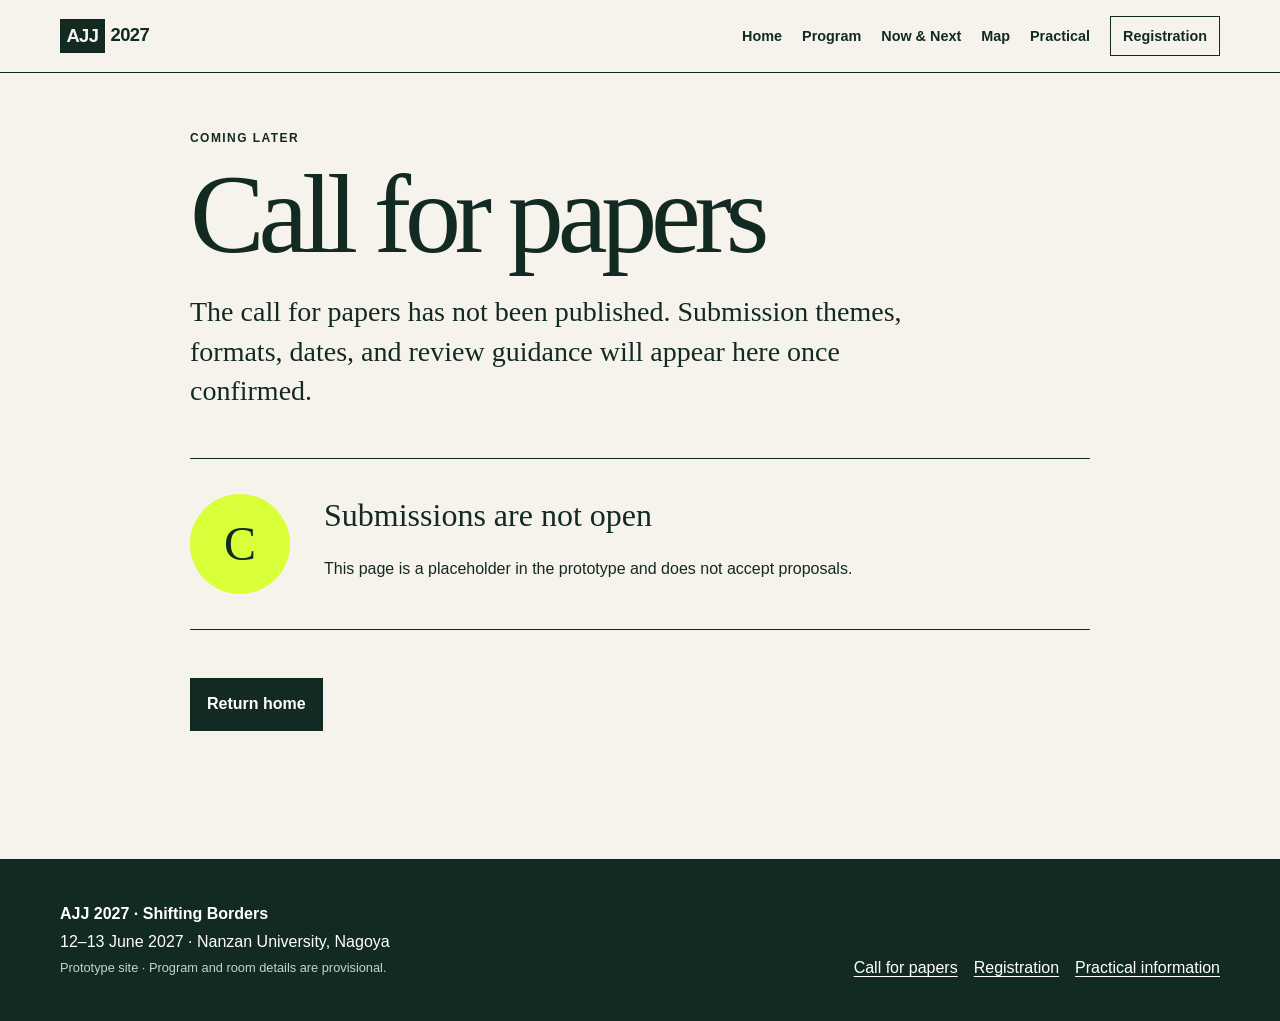
==== cfp.html @ 424f6995 "Build initial AJJ 2027 conference prototype" ====
<!doctype html><html lang="en"><head><meta charset="utf-8"><meta name="viewport" content="width=device-width, initial-scale=1"><meta name="theme-color" content="#132a22"><title>Call for papers — AJJ 2027</title><link rel="icon" href="assets/favicon.svg" type="image/svg+xml"><link rel="stylesheet" href="assets/styles.css"><script src="assets/site.js" defer></script></head><body><a class="skip-link" href="#main">Skip to main content</a><header class="site-header" data-header></header><main id="main" class="wrap page-main placeholder-page"><p class="eyebrow">Coming later</p><h1>Call for papers</h1><p class="lede">The call for papers has not been published. Submission themes, formats, dates, and review guidance will appear here once confirmed.</p><div class="placeholder-panel"><span aria-hidden="true">C</span><div><h2>Submissions are not open</h2><p>This page is a placeholder in the prototype and does not accept proposals.</p></div></div><a class="button button-primary" href="index.html">Return home</a></main><footer class="site-footer" data-footer></footer></body></html>
---- assets/styles.css ----
:root{--ink:#132a22;--paper:#f5f3eb;--white:#fff;--acid:#d8ff38;--orange:#ff6b35;--sky:#b8dcff;--line:#b9b9ad;--muted:#59665f;--max:1160px;--sans:Arial,Helvetica,sans-serif;--serif:Georgia,'Times New Roman',serif}*{box-sizing:border-box}html{scroll-behavior:smooth}body{margin:0;background:var(--paper);color:var(--ink);font-family:var(--sans);font-size:1rem;line-height:1.55}a{color:inherit;text-underline-offset:.2em}a:hover{text-decoration-thickness:2px}button,select{font:inherit}.wrap{width:min(calc(100% - 2rem),var(--max));margin-inline:auto}.narrow{max-width:980px}.skip-link{position:absolute;left:1rem;top:-5rem;background:var(--acid);padding:.7rem 1rem;z-index:100}.skip-link:focus{top:1rem}.site-header{border-bottom:1px solid var(--ink);background:rgba(245,243,235,.96);position:sticky;top:0;z-index:20}.nav-wrap{display:flex;align-items:center;min-height:72px;gap:1.5rem}.brand{font-weight:900;font-size:1.15rem;text-decoration:none;letter-spacing:-.03em;white-space:nowrap}.brand span{display:inline-block;background:var(--ink);color:var(--paper);padding:.15rem .4rem;margin-right:.35rem}.nav-toggle{display:none;margin-left:auto;border:1px solid var(--ink);background:transparent;padding:.45rem .65rem}.main-nav{margin-left:auto;display:flex;align-items:center;gap:1.25rem}.main-nav a{font-size:.9rem;font-weight:700;text-decoration:none}.main-nav a:hover,.main-nav a[aria-current="page"]{text-decoration:underline;text-decoration-thickness:3px;text-decoration-color:var(--orange)}.main-nav .nav-cta{border:1px solid var(--ink);padding:.5rem .75rem}.hero{padding-block:4rem 3rem;min-height:620px;display:flex;flex-direction:column;justify-content:space-between}.eyebrow{text-transform:uppercase;letter-spacing:.12em;font-weight:800;font-size:.75rem;margin:0 0 1rem}.hero h1{font-family:var(--serif);font-size:clamp(4rem,14vw,10.5rem);font-weight:400;letter-spacing:-.075em;line-height:.78;margin:2.2rem 0;max-width:1000px}.hero h1 span{display:block;font-family:var(--sans);font-size:.2em;letter-spacing:.02em;line-height:1;margin:0 0 1.2rem;text-transform:uppercase}.hero-meta{display:grid;grid-template-columns:1fr 1.4fr;gap:2rem;max-width:760px;font-size:1.15rem}.hero-meta p{margin:0}.hero-actions{display:flex;gap:.75rem;flex-wrap:wrap;margin-top:2rem}.button{display:inline-flex;align-items:center;justify-content:center;border:1.5px solid var(--ink);padding:.8rem 1rem;min-height:48px;text-decoration:none;font-weight:800;background:transparent}.button:hover{background:var(--sky)}.button-primary{background:var(--ink);color:var(--white)}.button-primary:hover{background:#24463b}.quick-grid{display:grid;grid-template-columns:repeat(3,1fr);border:1px solid var(--ink);margin-bottom:6rem}.quick-card{padding:1.5rem;min-height:210px;display:flex;flex-direction:column;text-decoration:none;border-right:1px solid var(--ink);transition:background .15s}.quick-card:last-child{border-right:0}.quick-card:hover{background:var(--sky)}.quick-card strong{font-family:var(--serif);font-size:1.8rem;font-weight:400;margin:.35rem 0 auto}.quick-card span:last-child{font-size:.9rem;max-width:24ch}.quick-now{background:var(--acid)}.card-kicker{text-transform:uppercase;font-weight:800;font-size:.7rem;letter-spacing:.1em}.statement{display:grid;grid-template-columns:80px 1fr;gap:2rem;padding-block:5rem;border-top:1px solid var(--line)}.section-number{font-size:.8rem;font-weight:800;color:var(--muted)}.statement h2,.section-heading h2{font-family:var(--serif);font-size:clamp(2.4rem,6vw,5rem);font-weight:400;line-height:.95;letter-spacing:-.045em;margin:0 0 1.5rem}.lede{font-family:var(--serif);font-size:clamp(1.25rem,2.3vw,1.75rem);line-height:1.4;max-width:760px}.notice-band{background:var(--ink);color:var(--white)}.notice-inner{display:flex;align-items:center;justify-content:space-between;padding-block:3rem;gap:2rem}.notice-inner p{margin:.2rem 0}.date-mark{font-size:clamp(3rem,8vw,6rem);font-weight:900;letter-spacing:-.07em;line-height:.8;color:var(--acid);white-space:nowrap}.date-mark span{font-weight:300}.date-mark small{font-size:.18em;letter-spacing:.08em}.cards-section{padding-block:5rem}.section-heading{display:flex;justify-content:space-between;align-items:end;gap:2rem;margin-bottom:2rem}.section-heading h2{font-size:clamp(2rem,5vw,4rem);margin:0}.section-heading>p{max-width:400px}.info-grid{display:grid;grid-template-columns:repeat(2,1fr);gap:1rem}.info-card{border:1px solid var(--ink);padding:1.5rem;min-height:260px;display:flex;flex-direction:column}.info-card h3{font-family:var(--serif);font-size:2rem;font-weight:400;margin:1rem 0 .5rem}.info-card a{margin-top:auto;font-weight:800}.status{display:inline-block;width:max-content;border-radius:999px;padding:.25rem .55rem;font-size:.72rem;text-transform:uppercase;letter-spacing:.08em;font-weight:800}.status-placeholder{background:var(--sky)}.site-footer{background:var(--ink);color:var(--white);margin-top:5rem}.footer-inner{padding-block:2.5rem;display:grid;grid-template-columns:1fr auto;gap:2rem;align-items:end}.footer-inner p{margin:.2rem 0}.footer-links{display:flex;gap:1rem;flex-wrap:wrap}.footer-note{font-size:.8rem;color:#c8d2ce}.page-main{padding-top:3.5rem;min-height:70vh}.page-title{padding-bottom:2.2rem;border-bottom:1px solid var(--ink);margin-bottom:1.5rem}.page-title h1,.placeholder-page h1{font-family:var(--serif);font-weight:400;letter-spacing:-.055em;font-size:clamp(3.5rem,9vw,7rem);line-height:.9;margin:0 0 1.5rem}.prototype-note{background:var(--sky);border-left:5px solid var(--ink);padding:1rem 1.2rem;margin-block:1.5rem}.prototype-note strong{display:block}.program-controls{display:flex;justify-content:space-between;align-items:center;gap:1rem;margin:2rem 0}.day-tabs{display:flex;border-bottom:1px solid var(--ink);gap:.25rem}.day-tabs button{border:0;background:transparent;padding:.8rem 1rem;font-weight:800;cursor:pointer}.day-tabs button[aria-selected="true"]{background:var(--ink);color:var(--white)}.filter-label{font-weight:700;display:flex;align-items:center;gap:.6rem}.filter-label select,.time-machine select{background:var(--white);border:1px solid var(--ink);padding:.65rem;min-height:44px}.program-list{border-top:1px solid var(--ink)}.time-group{display:grid;grid-template-columns:110px 1fr;border-bottom:1px solid var(--line);padding:1.25rem 0}.time-label{font-weight:900;font-size:1.15rem}.session-grid{display:grid;grid-template-columns:repeat(auto-fit,minmax(240px,1fr));gap:.75rem}.session-card{background:var(--white);border:1px solid var(--line);padding:1rem;display:flex;flex-direction:column;min-height:175px;text-decoration:none}.session-card:hover{border-color:var(--ink);box-shadow:5px 5px 0 var(--acid)}.session-card h3{font-family:var(--serif);font-size:1.35rem;font-weight:400;line-height:1.2;margin:.5rem 0}.session-meta{display:flex;gap:.5rem;flex-wrap:wrap;margin-top:auto;color:var(--muted);font-size:.85rem}.session-type{text-transform:uppercase;letter-spacing:.08em;font-size:.68rem;font-weight:800}.back-link{display:inline-block;margin-bottom:2rem;font-weight:800}.session-hero{display:grid;grid-template-columns:minmax(0,2.2fr) minmax(220px,1fr);gap:3rem;padding-bottom:3rem;border-bottom:1px solid var(--ink)}.session-hero h1{font-family:var(--serif);font-weight:400;letter-spacing:-.045em;font-size:clamp(2.8rem,7vw,5.5rem);line-height:.95;margin:.7rem 0 1.2rem}.session-facts{border-top:6px solid var(--acid);padding-top:1rem}.session-facts dl{margin:0}.session-facts dt{font-size:.7rem;text-transform:uppercase;letter-spacing:.08em;font-weight:800;margin-top:1rem}.session-facts dd{margin:.2rem 0}.abstract{max-width:780px;padding-top:2.5rem}.abstract h2{font-family:var(--serif);font-size:2.2rem;font-weight:400}.abstract p{font-family:var(--serif);font-size:1.2rem}.speaker-list{list-style:none;padding:0}.speaker-list li{border-top:1px solid var(--line);padding:.8rem 0}.time-machine{display:flex;align-items:center;gap:1rem;background:var(--white);border:1px solid var(--ink);padding:1rem;margin:2rem 0}.time-machine label{font-weight:800}.now-section{margin:2.5rem 0}.now-section h2{font-family:var(--serif);font-size:2.3rem;font-weight:400;border-bottom:1px solid var(--ink);padding-bottom:.5rem}.now-grid{display:grid;grid-template-columns:repeat(auto-fit,minmax(250px,1fr));gap:.8rem}.now-card{background:var(--white);border:1px solid var(--ink);padding:1.2rem}.now-card.current{box-shadow:7px 7px 0 var(--acid)}.now-card h3{font-family:var(--serif);font-size:1.45rem;font-weight:400;line-height:1.2}.now-card .room-link{display:inline-block;font-weight:900;background:var(--ink);color:var(--white);padding:.25rem .5rem;text-decoration:none}.empty-state{border:1px dashed var(--ink);padding:2rem;max-width:720px}.empty-state h2{font-family:var(--serif);font-size:2rem;font-weight:400}.map-layout{display:grid;grid-template-columns:2.2fr 1fr;gap:1.5rem;margin-top:2.5rem}.floor-plan{background:var(--white);border:1px solid var(--ink);padding:1rem}.map-topline{display:flex;justify-content:space-between;align-items:center}.map-topline h2{font-family:var(--serif);font-size:2rem;font-weight:400;margin:.2rem}.map-topline span{font-size:.75rem;text-transform:uppercase;letter-spacing:.08em}.floor-plan svg{width:100%;height:auto}.map-room rect{fill:var(--paper);stroke:var(--ink);stroke-width:2}.map-room text,.map-core text{font-size:17px;font-weight:800;text-anchor:middle;fill:var(--ink)}.map-core rect{fill:var(--sky);stroke:var(--ink);stroke-width:2}.featured rect{fill:var(--acid)}.corridor{stroke:var(--orange);stroke-width:22;stroke-linecap:round}.you-are-here{font-size:12px;font-weight:800;fill:var(--ink)}.room-key{border-top:7px solid var(--ink)}.room-key h2{font-family:var(--serif);font-weight:400;font-size:2rem}.room-key ul{list-style:none;padding:0;margin:0}.room-key a{display:grid;grid-template-columns:75px 1fr;padding:.65rem .25rem;border-top:1px solid var(--line);text-decoration:none}.room-key a:hover{background:var(--acid)}.route-help{max-width:760px;margin:3rem 0}.route-help h2{font-family:var(--serif);font-size:2rem;font-weight:400}.route-help li{padding:.4rem}.practical-grid{display:grid;grid-template-columns:repeat(2,1fr);gap:0}.practical-grid section{padding:2rem;border-top:1px solid var(--ink)}.practical-grid section:nth-child(odd){border-right:1px solid var(--ink);padding-left:0}.practical-grid section h2{font-family:var(--serif);font-size:2rem;font-weight:400;margin:.5rem 0}.muted{color:var(--muted)}.placeholder-page{max-width:900px;padding-bottom:3rem}.placeholder-panel{display:grid;grid-template-columns:110px 1fr;gap:1.5rem;align-items:center;border-block:1px solid var(--ink);padding:2rem 0;margin:3rem 0}.placeholder-panel>span{background:var(--acid);width:100px;height:100px;border-radius:50%;display:grid;place-items:center;font-size:3rem;font-family:var(--serif)}.placeholder-panel h2{font-family:var(--serif);font-size:2rem;font-weight:400;margin:0}.error{border:1px solid var(--orange);padding:1rem}.noscript{padding:1rem;background:#fff0ea}.sr-only{position:absolute;width:1px;height:1px;padding:0;margin:-1px;overflow:hidden;clip:rect(0,0,0,0);white-space:nowrap;border:0}@media(max-width:800px){.nav-wrap{min-height:60px}.nav-toggle{display:block}.main-nav{display:none;position:absolute;left:0;right:0;top:60px;background:var(--paper);border-bottom:1px solid var(--ink);padding:1rem;flex-direction:column;align-items:stretch}.main-nav.open{display:flex}.main-nav a{padding:.5rem}.hero{min-height:540px;padding-block:2.5rem}.hero-meta{grid-template-columns:1fr}.quick-grid{grid-template-columns:1fr}.quick-card{min-height:160px;border-right:0;border-bottom:1px solid var(--ink)}.quick-card:last-child{border-bottom:0}.statement{grid-template-columns:1fr;padding-block:3.5rem}.section-heading{display:block}.notice-inner{align-items:flex-start;flex-direction:column}.info-grid,.practical-grid{grid-template-columns:1fr}.program-controls{align-items:stretch;flex-direction:column}.day-tabs{display:grid;grid-template-columns:1fr 1fr}.filter-label{justify-content:space-between}.time-group{grid-template-columns:1fr;gap:.8rem}.session-hero,.map-layout{grid-template-columns:1fr}.practical-grid section,.practical-grid section:nth-child(odd){border-right:0;padding-inline:0}.footer-inner{grid-template-columns:1fr}.time-machine{align-items:stretch;flex-direction:column}}@media(max-width:460px){.hero h1{font-size:3.8rem}.page-main{padding-top:2rem}.day-tabs button{font-size:.82rem;padding:.75rem .4rem}.session-grid,.now-grid{grid-template-columns:1fr}.placeholder-panel{grid-template-columns:1fr}.floor-plan{overflow-x:auto}.floor-plan svg{min-width:600px}.hero-actions .button{width:100%}}@media(prefers-reduced-motion:reduce){html{scroll-behavior:auto}*{transition:none!important}}
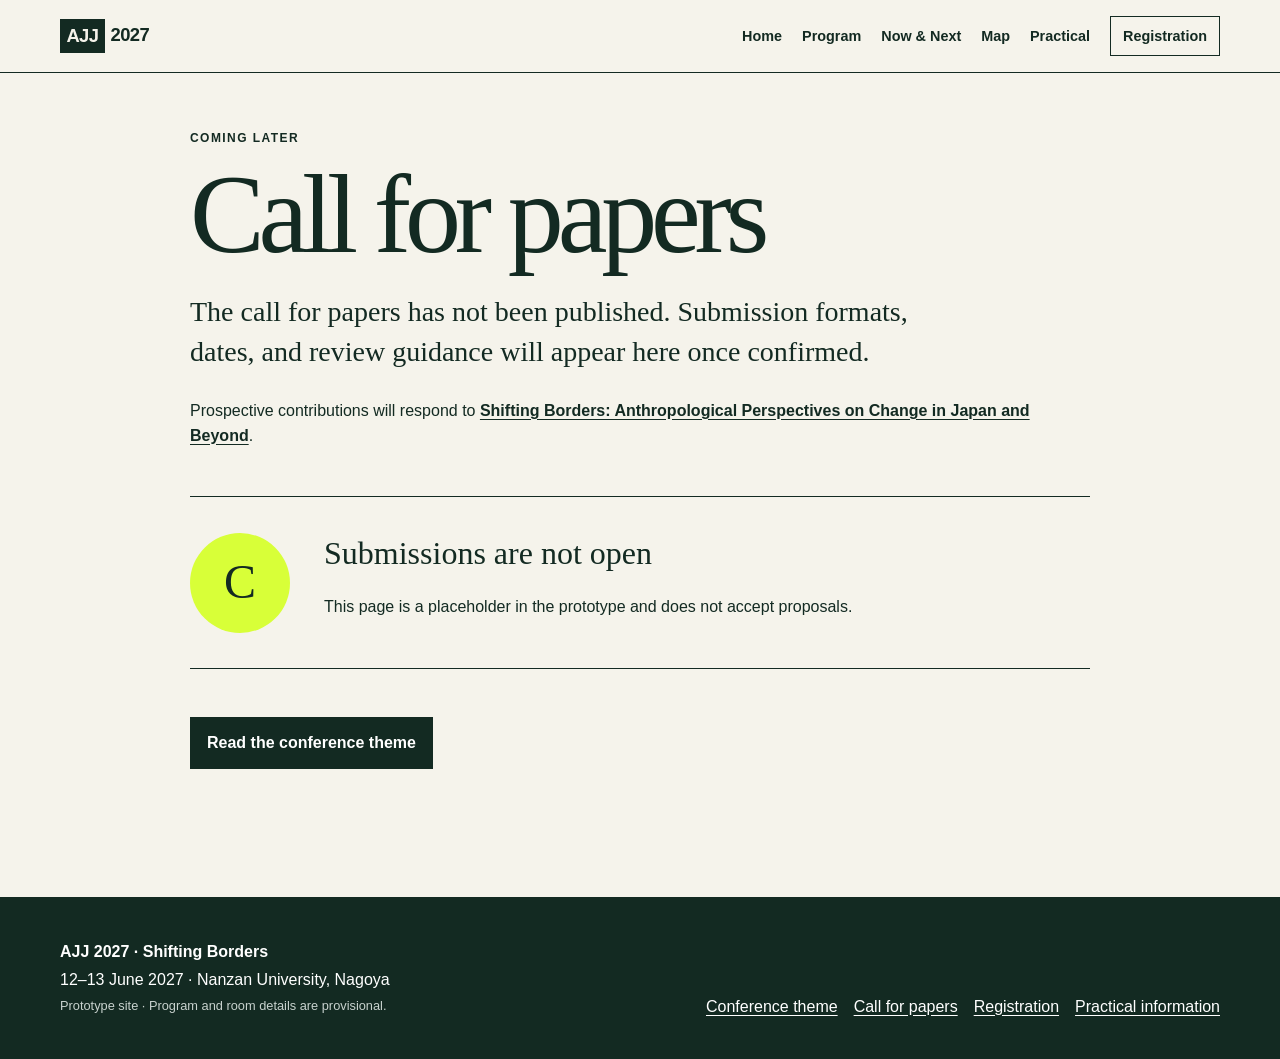
==== commit f20cded3: "Add full AJJ 2027 conference theme" ====
--- a/cfp.html
+++ b/cfp.html
@@ -1 +1,25 @@
-<!doctype html><html lang="en"><head><meta charset="utf-8"><meta name="viewport" content="width=device-width, initial-scale=1"><meta name="theme-color" content="#132a22"><title>Call for papers — AJJ 2027</title><link rel="icon" href="assets/favicon.svg" type="image/svg+xml"><link rel="stylesheet" href="assets/styles.css"><script src="assets/site.js" defer></script></head><body><a class="skip-link" href="#main">Skip to main content</a><header class="site-header" data-header></header><main id="main" class="wrap page-main placeholder-page"><p class="eyebrow">Coming later</p><h1>Call for papers</h1><p class="lede">The call for papers has not been published. Submission themes, formats, dates, and review guidance will appear here once confirmed.</p><div class="placeholder-panel"><span aria-hidden="true">C</span><div><h2>Submissions are not open</h2><p>This page is a placeholder in the prototype and does not accept proposals.</p></div></div><a class="button button-primary" href="index.html">Return home</a></main><footer class="site-footer" data-footer></footer></body></html>
+<!doctype html>
+<html lang="en">
+<head>
+  <meta charset="utf-8">
+  <meta name="viewport" content="width=device-width, initial-scale=1">
+  <meta name="theme-color" content="#132a22">
+  <title>Call for papers — AJJ 2027</title>
+  <link rel="icon" href="assets/favicon.svg" type="image/svg+xml">
+  <link rel="stylesheet" href="assets/styles.css">
+  <script src="assets/site.js" defer></script>
+</head>
+<body>
+  <a class="skip-link" href="#main">Skip to main content</a>
+  <header class="site-header" data-header></header>
+  <main id="main" class="wrap page-main placeholder-page">
+    <p class="eyebrow">Coming later</p>
+    <h1>Call for papers</h1>
+    <p class="lede">The call for papers has not been published. Submission formats, dates, and review guidance will appear here once confirmed.</p>
+    <p>Prospective contributions will respond to <a href="theme.html"><strong>Shifting Borders: Anthropological Perspectives on Change in Japan and Beyond</strong></a>.</p>
+    <div class="placeholder-panel"><span aria-hidden="true">C</span><div><h2>Submissions are not open</h2><p>This page is a placeholder in the prototype and does not accept proposals.</p></div></div>
+    <a class="button button-primary" href="theme.html">Read the conference theme</a>
+  </main>
+  <footer class="site-footer" data-footer></footer>
+</body>
+</html>
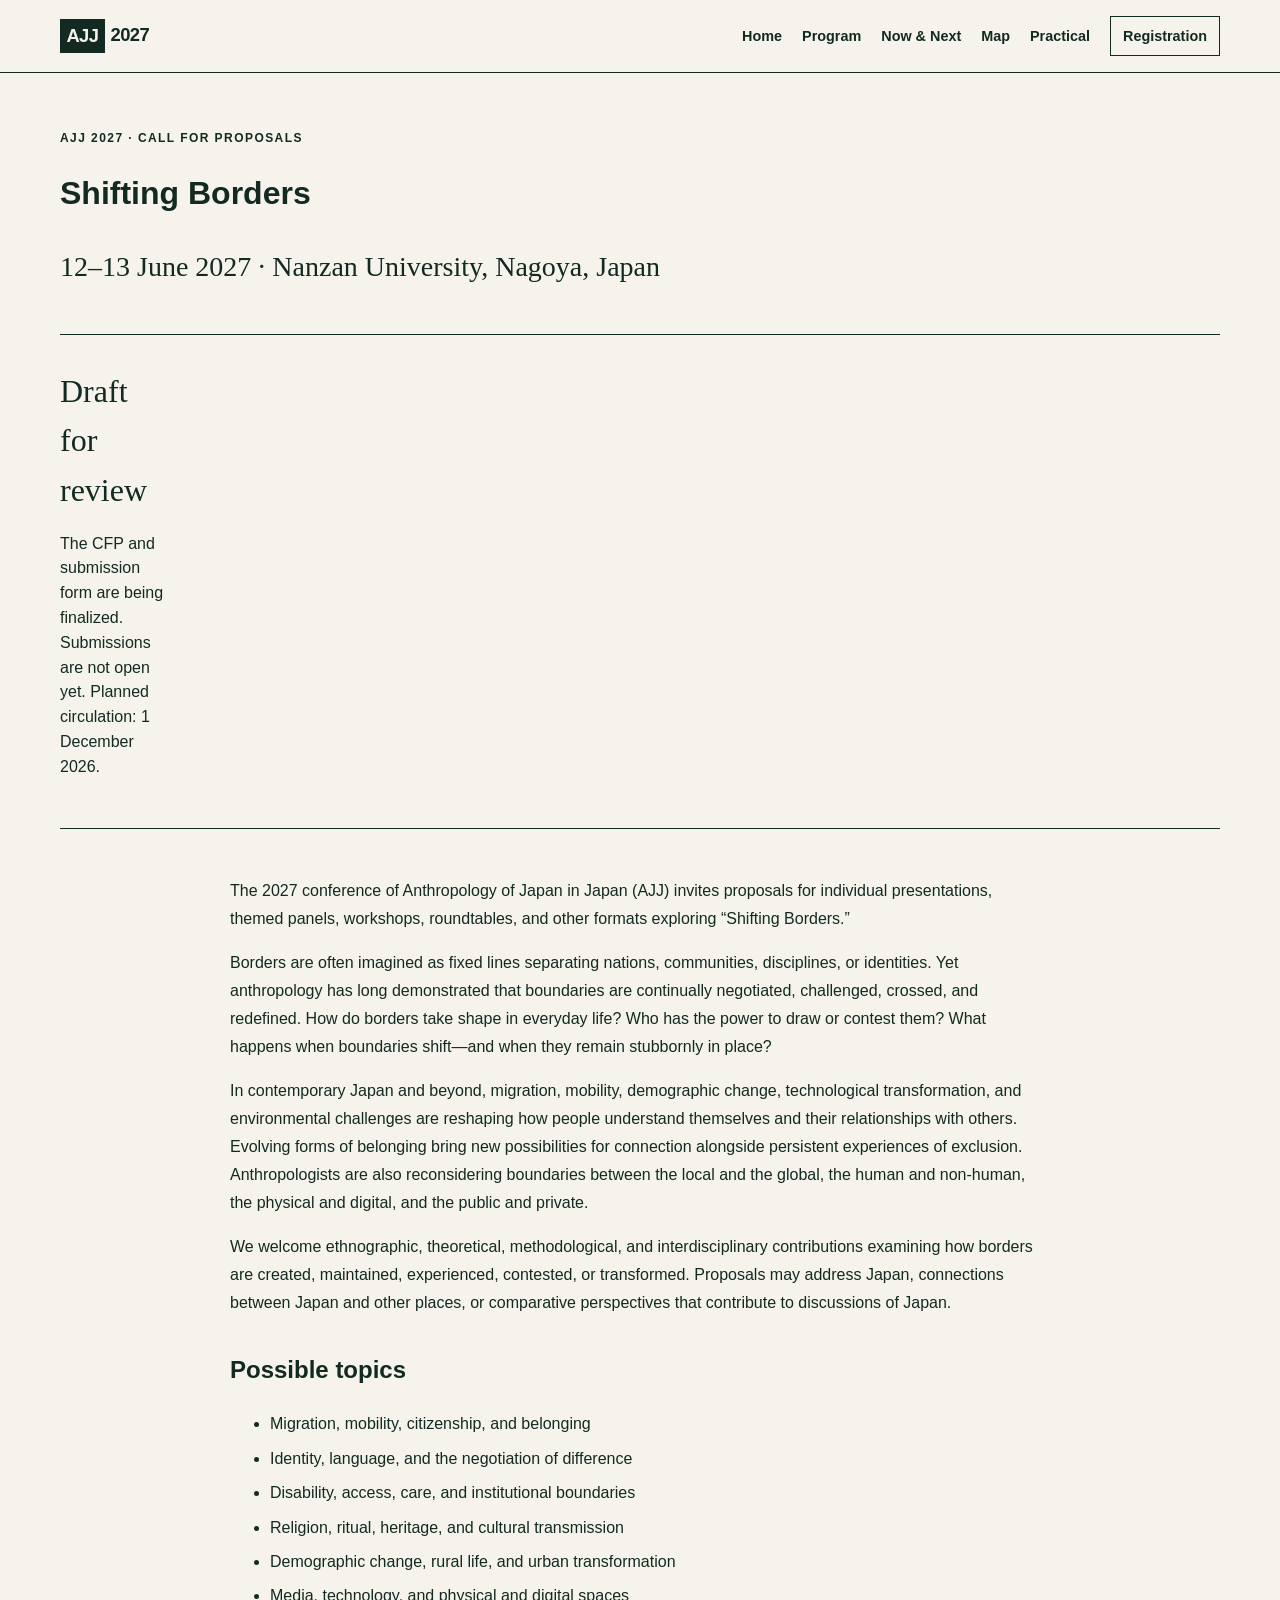
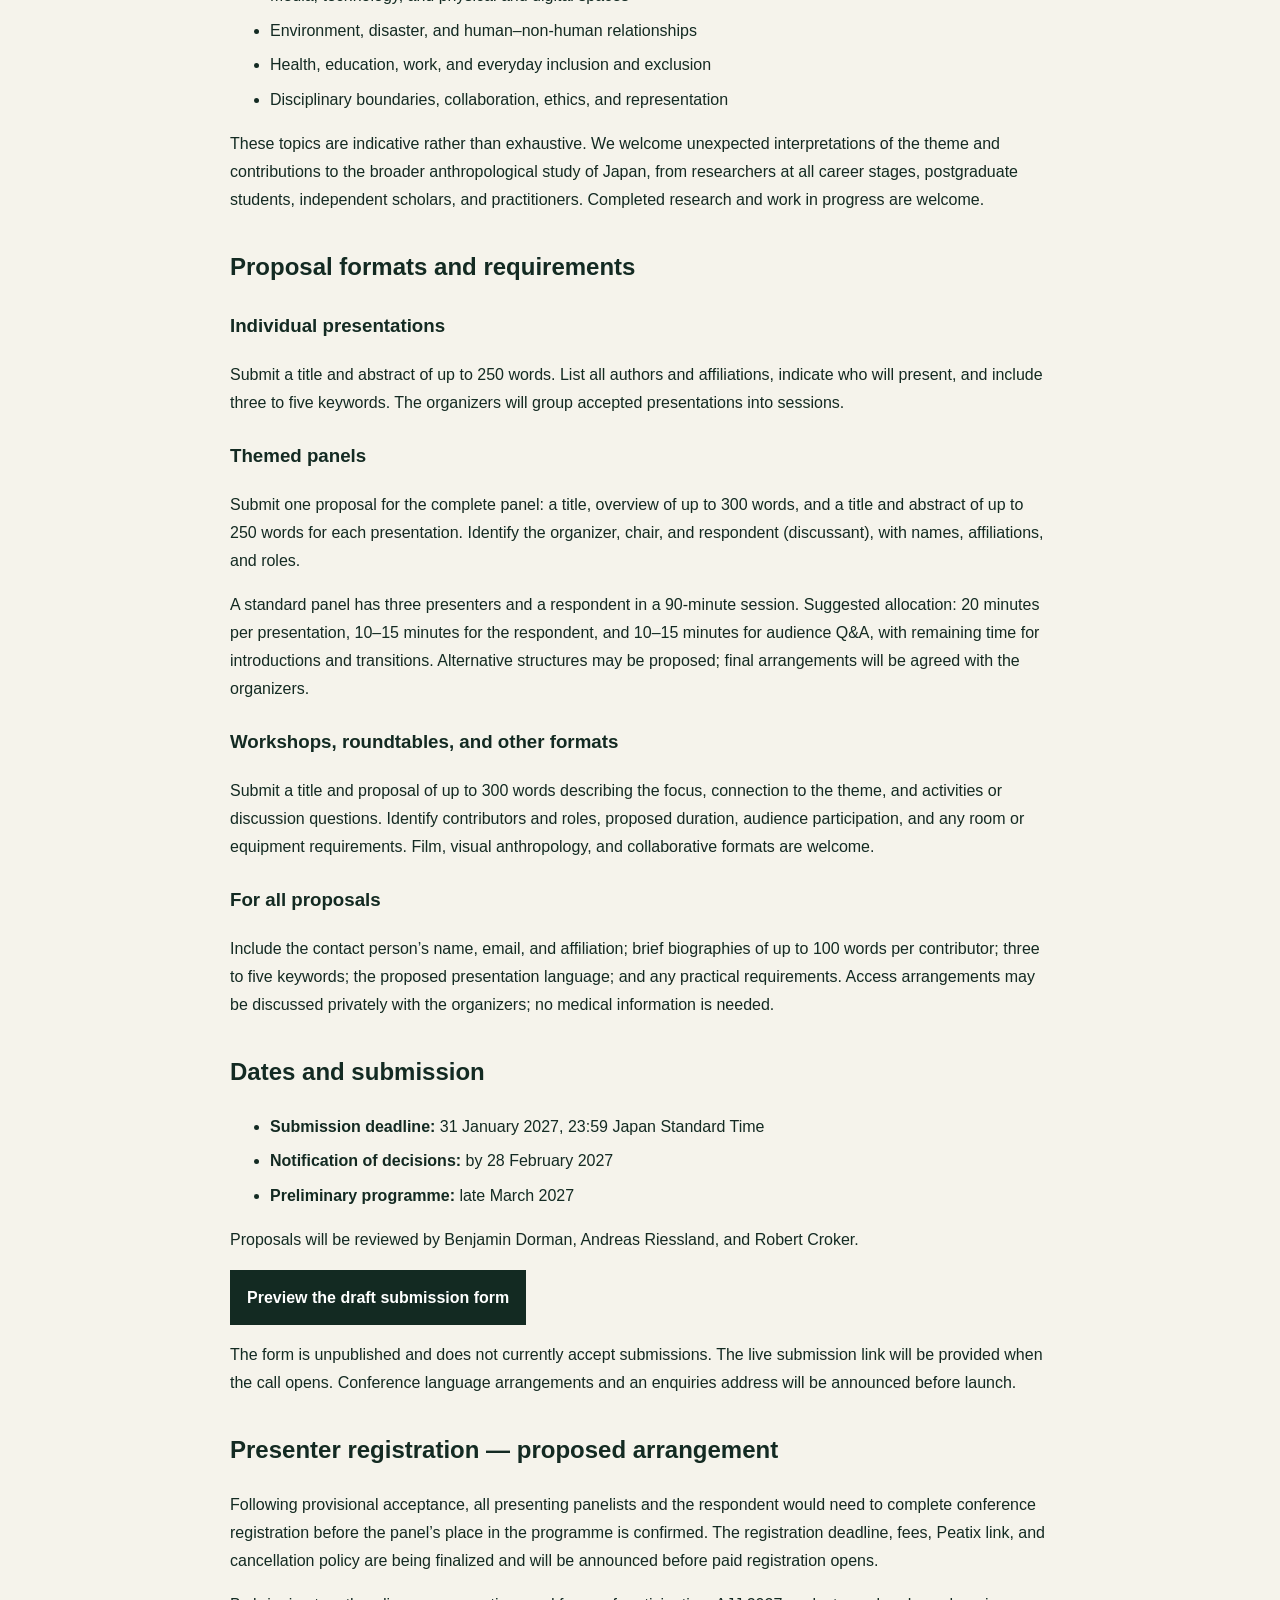
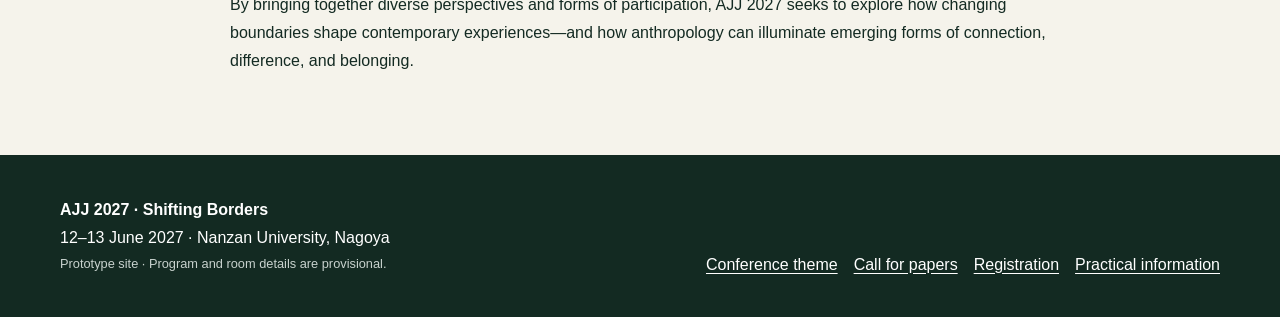
==== commit b2312053: "Add draft CFP and submission form links" ====
--- a/cfp.html
+++ b/cfp.html
@@ -7,18 +7,59 @@
   <title>Call for papers — AJJ 2027</title>
   <link rel="icon" href="assets/favicon.svg" type="image/svg+xml">
   <link rel="stylesheet" href="assets/styles.css">
+  <style>.cfp-copy{max-width:820px;margin:2rem auto;line-height:1.75}.cfp-copy h2{margin-top:2rem}.cfp-copy h3{margin-top:1.4rem}.cfp-copy li{margin-bottom:.4rem}</style>
   <script src="assets/site.js" defer></script>
 </head>
 <body>
   <a class="skip-link" href="#main">Skip to main content</a>
   <header class="site-header" data-header></header>
-  <main id="main" class="wrap page-main placeholder-page">
-    <p class="eyebrow">Coming later</p>
-    <h1>Call for papers</h1>
-    <p class="lede">The call for papers has not been published. Submission formats, dates, and review guidance will appear here once confirmed.</p>
-    <p>Prospective contributions will respond to <a href="theme.html"><strong>Shifting Borders: Anthropological Perspectives on Change in Japan and Beyond</strong></a>.</p>
-    <div class="placeholder-panel"><span aria-hidden="true">C</span><div><h2>Submissions are not open</h2><p>This page is a placeholder in the prototype and does not accept proposals.</p></div></div>
-    <a class="button button-primary" href="theme.html">Read the conference theme</a>
+  <main id="main" class="wrap page-main">
+    <p class="eyebrow">AJJ 2027 · Call for proposals</p>
+    <h1>Shifting Borders</h1>
+    <p class="lede">12–13 June 2027 · Nanzan University, Nagoya, Japan</p>
+    <div class="placeholder-panel"><div><h2>Draft for review</h2><p>The CFP and submission form are being finalized. Submissions are not open yet. Planned circulation: 1 December 2026.</p></div></div>
+    <article class="cfp-copy">
+      <p>The 2027 conference of Anthropology of Japan in Japan (AJJ) invites proposals for individual presentations, themed panels, workshops, roundtables, and other formats exploring “Shifting Borders.”</p>
+      <p>Borders are often imagined as fixed lines separating nations, communities, disciplines, or identities. Yet anthropology has long demonstrated that boundaries are continually negotiated, challenged, crossed, and redefined. How do borders take shape in everyday life? Who has the power to draw or contest them? What happens when boundaries shift—and when they remain stubbornly in place?</p>
+      <p>In contemporary Japan and beyond, migration, mobility, demographic change, technological transformation, and environmental challenges are reshaping how people understand themselves and their relationships with others. Evolving forms of belonging bring new possibilities for connection alongside persistent experiences of exclusion. Anthropologists are also reconsidering boundaries between the local and the global, the human and non-human, the physical and digital, and the public and private.</p>
+      <p>We welcome ethnographic, theoretical, methodological, and interdisciplinary contributions examining how borders are created, maintained, experienced, contested, or transformed. Proposals may address Japan, connections between Japan and other places, or comparative perspectives that contribute to discussions of Japan.</p>
+      <h2>Possible topics</h2>
+      <ul>
+        <li>Migration, mobility, citizenship, and belonging</li>
+        <li>Identity, language, and the negotiation of difference</li>
+        <li>Disability, access, care, and institutional boundaries</li>
+        <li>Religion, ritual, heritage, and cultural transmission</li>
+        <li>Demographic change, rural life, and urban transformation</li>
+        <li>Media, technology, and physical and digital spaces</li>
+        <li>Environment, disaster, and human–non-human relationships</li>
+        <li>Health, education, work, and everyday inclusion and exclusion</li>
+        <li>Disciplinary boundaries, collaboration, ethics, and representation</li>
+      </ul>
+      <p>These topics are indicative rather than exhaustive. We welcome unexpected interpretations of the theme and contributions to the broader anthropological study of Japan, from researchers at all career stages, postgraduate students, independent scholars, and practitioners. Completed research and work in progress are welcome.</p>
+      <h2>Proposal formats and requirements</h2>
+      <h3>Individual presentations</h3>
+      <p>Submit a title and abstract of up to 250 words. List all authors and affiliations, indicate who will present, and include three to five keywords. The organizers will group accepted presentations into sessions.</p>
+      <h3>Themed panels</h3>
+      <p>Submit one proposal for the complete panel: a title, overview of up to 300 words, and a title and abstract of up to 250 words for each presentation. Identify the organizer, chair, and respondent (discussant), with names, affiliations, and roles.</p>
+      <p>A standard panel has three presenters and a respondent in a 90-minute session. Suggested allocation: 20 minutes per presentation, 10–15 minutes for the respondent, and 10–15 minutes for audience Q&amp;A, with remaining time for introductions and transitions. Alternative structures may be proposed; final arrangements will be agreed with the organizers.</p>
+      <h3>Workshops, roundtables, and other formats</h3>
+      <p>Submit a title and proposal of up to 300 words describing the focus, connection to the theme, and activities or discussion questions. Identify contributors and roles, proposed duration, audience participation, and any room or equipment requirements. Film, visual anthropology, and collaborative formats are welcome.</p>
+      <h3>For all proposals</h3>
+      <p>Include the contact person’s name, email, and affiliation; brief biographies of up to 100 words per contributor; three to five keywords; the proposed presentation language; and any practical requirements. Access arrangements may be discussed privately with the organizers; no medical information is needed.</p>
+      <h2>Dates and submission</h2>
+      <ul>
+        <li><strong>Submission deadline:</strong> 31 January 2027, 23:59 Japan Standard Time</li>
+        <li><strong>Notification of decisions:</strong> by 28 February 2027</li>
+        <li><strong>Preliminary programme:</strong> late March 2027</li>
+      </ul>
+      <p>Proposals will be reviewed by Benjamin Dorman, Andreas Riessland, and Robert Croker.</p>
+      <p><a class="button button-primary" href="https://docs.google.com/forms/d/1UtIPwDvTZlntBcJdyBHjZ-_YmI5R8d8Bi3z2b_EVCsg/preview">Preview the draft submission form</a></p>
+      <p>The form is unpublished and does not currently accept submissions. The live submission link will be provided when the call opens. Conference language arrangements and an enquiries address will be announced before launch.</p>
+      <h2>Presenter registration — proposed arrangement</h2>
+      <p>Following provisional acceptance, all presenting panelists and the respondent would need to complete conference registration before the panel’s place in the programme is confirmed. The registration deadline, fees, Peatix link, and cancellation policy are being finalized and will be announced before paid registration opens.</p>
+      <p>By bringing together diverse perspectives and forms of participation, AJJ 2027 seeks to explore how changing boundaries shape contemporary experiences—and how anthropology can illuminate emerging forms of connection, difference, and belonging.</p>
+    </article>
+
   </main>
   <footer class="site-footer" data-footer></footer>
 </body>
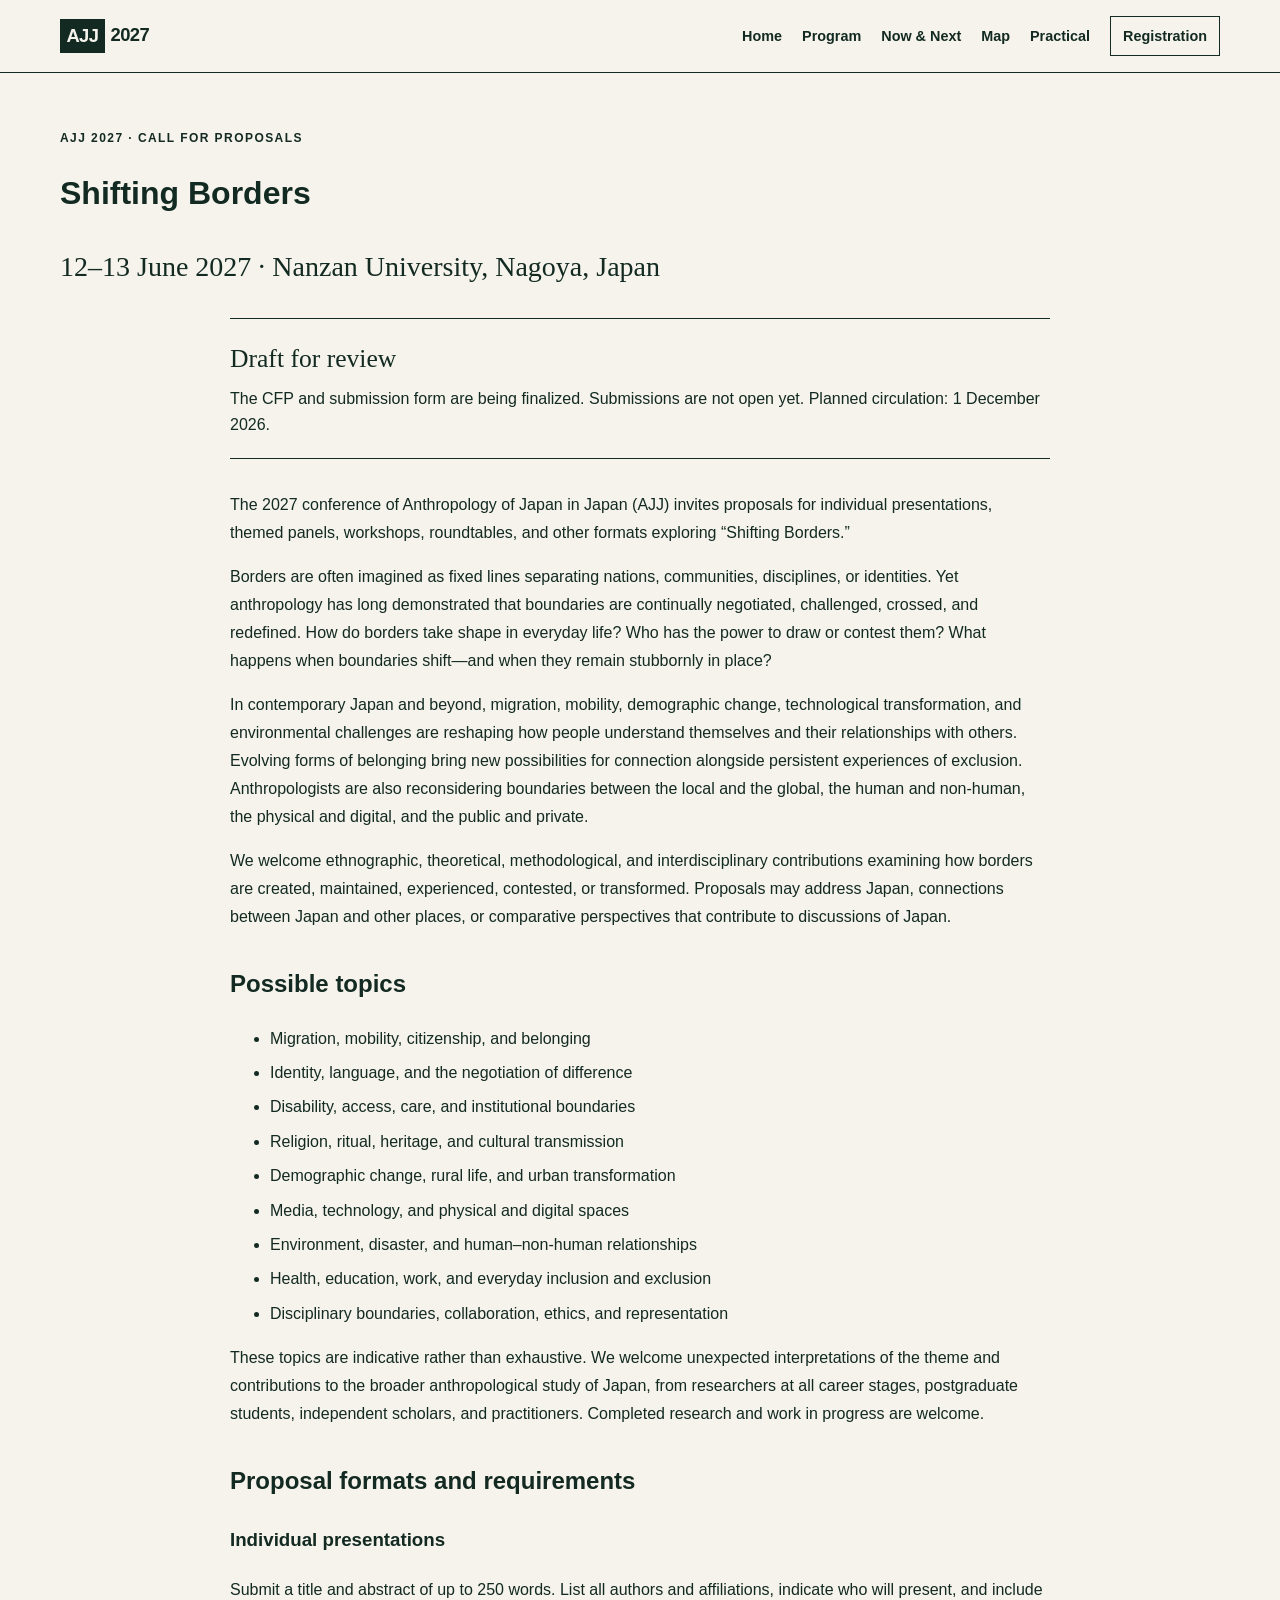
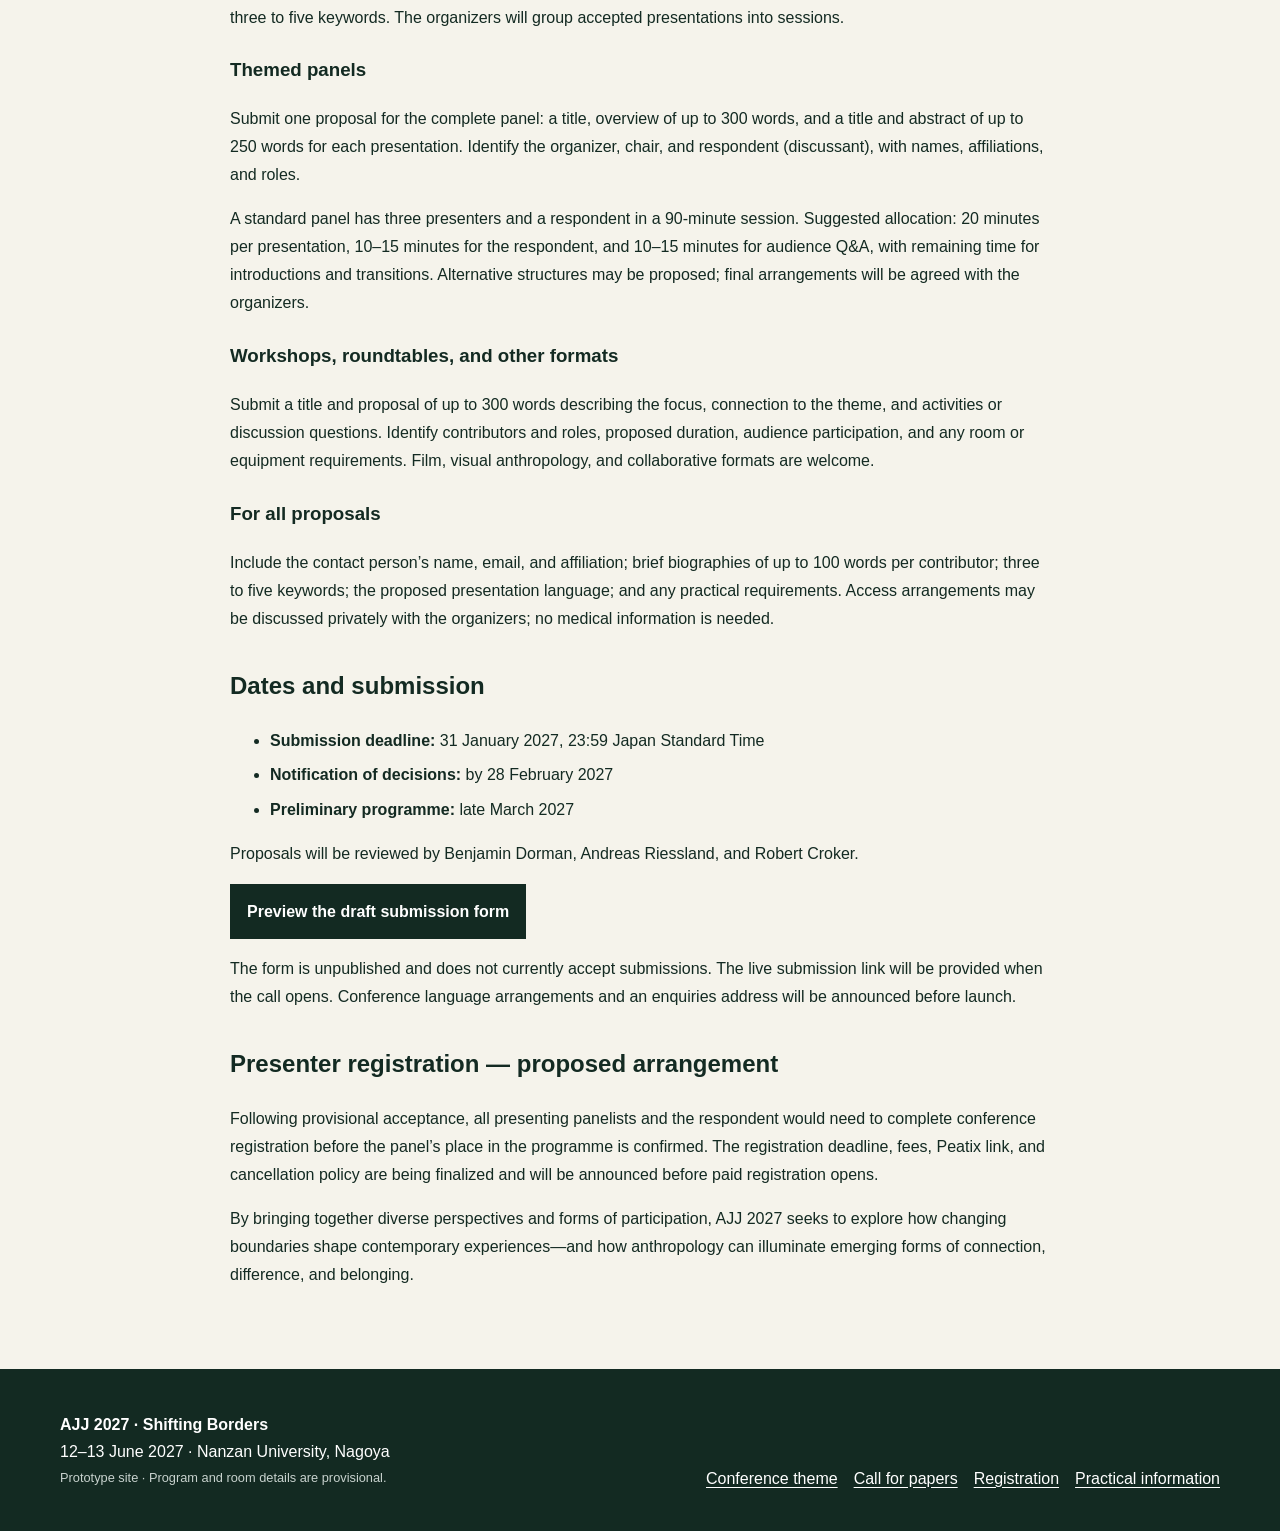
==== commit 3fec432d: "Fix draft notice width on CFP page" ====
--- a/cfp.html
+++ b/cfp.html
@@ -7,7 +7,7 @@
   <title>Call for papers — AJJ 2027</title>
   <link rel="icon" href="assets/favicon.svg" type="image/svg+xml">
   <link rel="stylesheet" href="assets/styles.css">
-  <style>.cfp-copy{max-width:820px;margin:2rem auto;line-height:1.75}.cfp-copy h2{margin-top:2rem}.cfp-copy h3{margin-top:1.4rem}.cfp-copy li{margin-bottom:.4rem}</style>
+  <style>.cfp-notice{max-width:820px;margin:2rem auto;padding:1.25rem 0;border-block:1px solid var(--ink)}.cfp-notice h2{font-family:var(--serif);font-size:1.6rem;font-weight:400;margin:0 0 .5rem}.cfp-notice p{margin:0;line-height:1.6}.cfp-copy{max-width:820px;margin:2rem auto;line-height:1.75}.cfp-copy h2{margin-top:2rem}.cfp-copy h3{margin-top:1.4rem}.cfp-copy li{margin-bottom:.4rem}</style>
   <script src="assets/site.js" defer></script>
 </head>
 <body>
@@ -17,7 +17,7 @@
     <p class="eyebrow">AJJ 2027 · Call for proposals</p>
     <h1>Shifting Borders</h1>
     <p class="lede">12–13 June 2027 · Nanzan University, Nagoya, Japan</p>
-    <div class="placeholder-panel"><div><h2>Draft for review</h2><p>The CFP and submission form are being finalized. Submissions are not open yet. Planned circulation: 1 December 2026.</p></div></div>
+    <aside class="cfp-notice" aria-label="Submission status"><h2>Draft for review</h2><p>The CFP and submission form are being finalized. Submissions are not open yet. Planned circulation: 1 December 2026.</p></aside>
     <article class="cfp-copy">
       <p>The 2027 conference of Anthropology of Japan in Japan (AJJ) invites proposals for individual presentations, themed panels, workshops, roundtables, and other formats exploring “Shifting Borders.”</p>
       <p>Borders are often imagined as fixed lines separating nations, communities, disciplines, or identities. Yet anthropology has long demonstrated that boundaries are continually negotiated, challenged, crossed, and redefined. How do borders take shape in everyday life? Who has the power to draw or contest them? What happens when boundaries shift—and when they remain stubbornly in place?</p>
